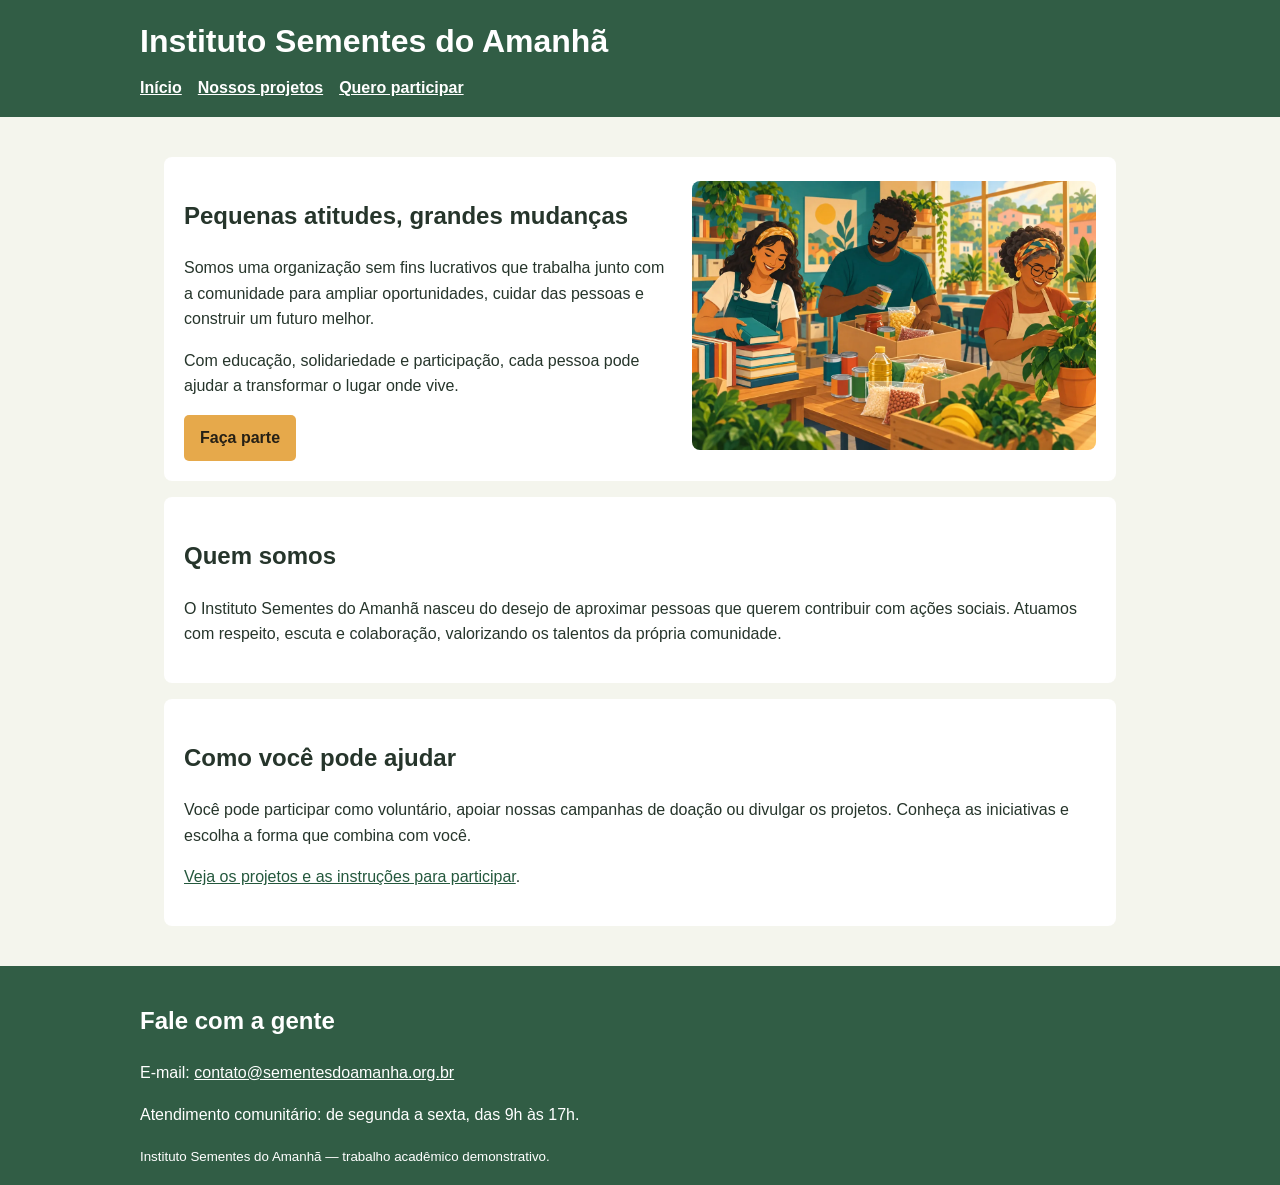
==== index.html @ 7fb8c105 "feat(ong): cria site institucional e cadastro" ====
<!DOCTYPE html>
<html lang="pt-BR">
<head>
  <meta charset="UTF-8">
  <meta name="viewport" content="width=device-width, initial-scale=1.0">
  <title>Instituto Sementes do Amanhã</title>
  <style>
    :root { --verde: #315d45; --claro: #f4f5ed; --destaque: #e6a94b; }
    * { box-sizing: border-box; }
    body { margin: 0; font-family: Arial, sans-serif; line-height: 1.6; color: #26352b; background: var(--claro); }
    header, footer { background: var(--verde); color: white; padding: 1rem max(1rem, calc((100% - 1000px)/2)); }
    header h1 { margin: 0; }
    nav ul { display: flex; flex-wrap: wrap; gap: 1rem; list-style: none; padding: 0; margin: .5rem 0 0; }
    nav a { color: white; font-weight: bold; }
    main { max-width: 1000px; margin: auto; padding: 1.5rem; }
    section { background: white; padding: 1.25rem; margin: 1rem 0; border-radius: 8px; }
    .hero { display: grid; grid-template-columns: 1.2fr 1fr; align-items: center; gap: 1.5rem; }
    .hero img { width: 100%; border-radius: 8px; }
    a { color: #24583d; }
    .botao { display: inline-block; padding: .65rem 1rem; background: var(--destaque); color: #262015; border-radius: 5px; font-weight: bold; text-decoration: none; }
    footer a { color: white; }
    @media (max-width: 650px) { .hero { grid-template-columns: 1fr; } }
  </style>
</head>
<body>
  <header>
    <h1>Instituto Sementes do Amanhã</h1>
    <nav aria-label="Menu principal">
      <ul>
        <li><a href="index.html" aria-current="page">Início</a></li>
        <li><a href="projetos.html">Nossos projetos</a></li>
        <li><a href="cadastro.html">Quero participar</a></li>
      </ul>
    </nav>
  </header>
  <main>
    <section class="hero" aria-labelledby="boas-vindas">
      <div>
        <h2 id="boas-vindas">Pequenas atitudes, grandes mudanças</h2>
        <p>Somos uma organização sem fins lucrativos que trabalha junto com a comunidade para ampliar oportunidades, cuidar das pessoas e construir um futuro melhor.</p>
        <p>Com educação, solidariedade e participação, cada pessoa pode ajudar a transformar o lugar onde vive.</p>
        <a class="botao" href="cadastro.html">Faça parte</a>
      </div>
      <picture>
        <source srcset="assets/images/sementes-comunidade.webp" type="image/webp">
        <source srcset="assets/images/sementes-comunidade.png" type="image/png">
        <img src="assets/images/sementes-comunidade.jpg" alt="Três voluntários organizam doações de livros e alimentos e cuidam de plantas em um centro comunitário">
      </picture>
    </section>
    <section aria-labelledby="quem-somos">
      <h2 id="quem-somos">Quem somos</h2>
      <p>O Instituto Sementes do Amanhã nasceu do desejo de aproximar pessoas que querem contribuir com ações sociais. Atuamos com respeito, escuta e colaboração, valorizando os talentos da própria comunidade.</p>
    </section>
    <section aria-labelledby="como-ajudar">
      <h2 id="como-ajudar">Como você pode ajudar</h2>
      <p>Você pode participar como voluntário, apoiar nossas campanhas de doação ou divulgar os projetos. Conheça as iniciativas e escolha a forma que combina com você.</p>
      <p><a href="projetos.html">Veja os projetos e as instruções para participar</a>.</p>
    </section>
  </main>
  <footer>
    <h2>Fale com a gente</h2>
    <p>E-mail: <a href="mailto:contato@sementesdoamanha.org.br">contato@sementesdoamanha.org.br</a></p>
    <p>Atendimento comunitário: de segunda a sexta, das 9h às 17h.</p>
    <small>Instituto Sementes do Amanhã — trabalho acadêmico demonstrativo.</small>
  </footer>
</body>
</html>
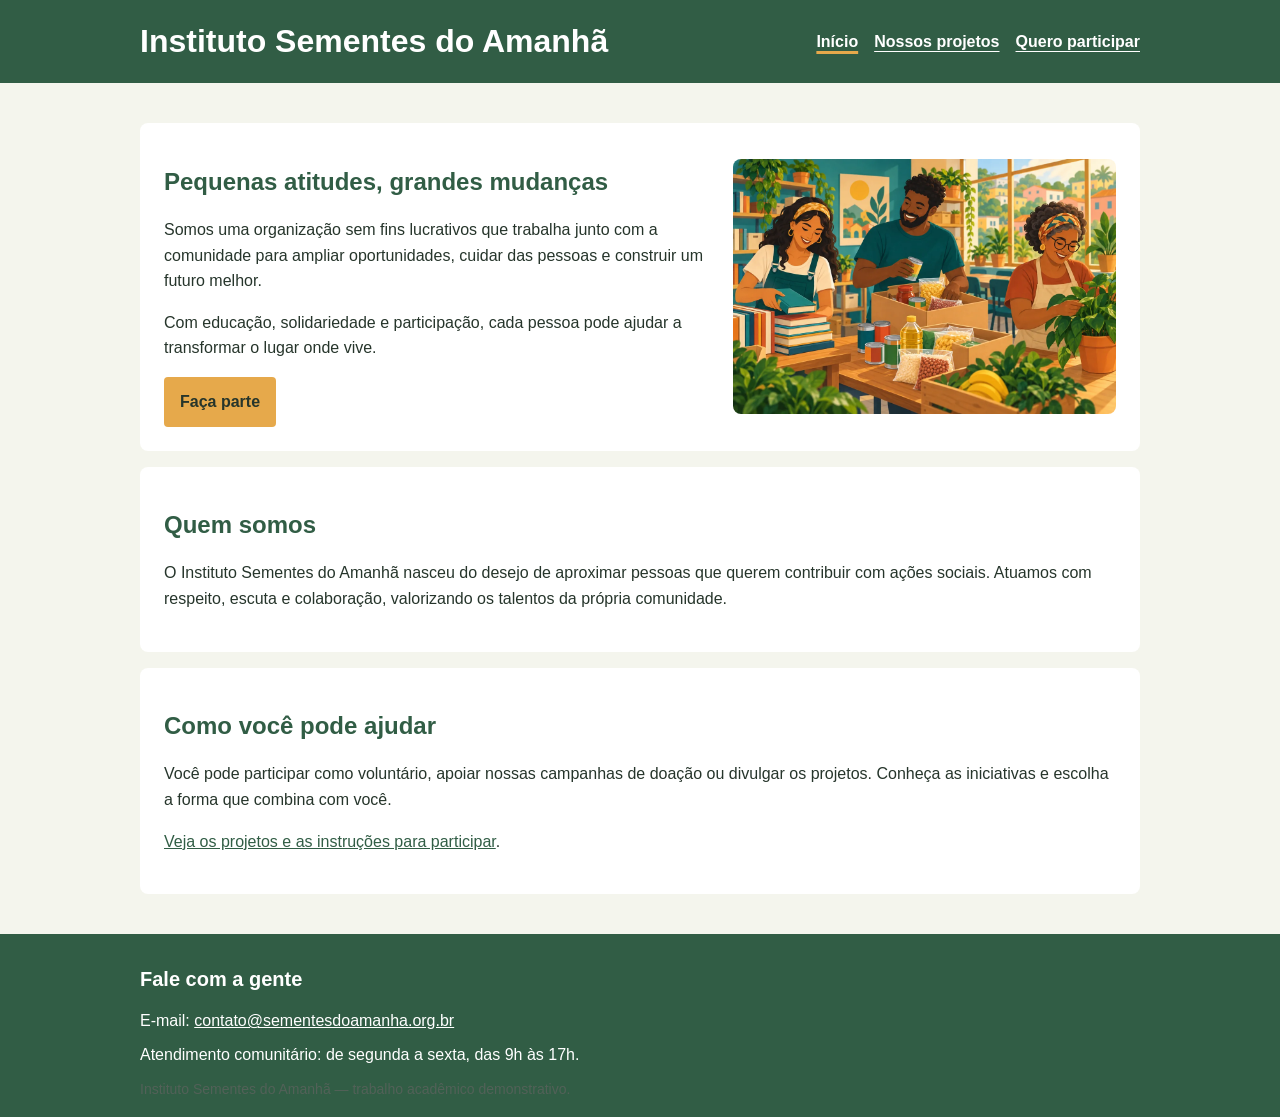
==== commit 1b32eed5: "feat(css): adiciona design system responsivo" ====
--- a/index.html
+++ b/index.html
@@ -4,23 +4,7 @@
   <meta charset="UTF-8">
   <meta name="viewport" content="width=device-width, initial-scale=1.0">
   <title>Instituto Sementes do Amanhã</title>
-  <style>
-    :root { --verde: #315d45; --claro: #f4f5ed; --destaque: #e6a94b; }
-    * { box-sizing: border-box; }
-    body { margin: 0; font-family: Arial, sans-serif; line-height: 1.6; color: #26352b; background: var(--claro); }
-    header, footer { background: var(--verde); color: white; padding: 1rem max(1rem, calc((100% - 1000px)/2)); }
-    header h1 { margin: 0; }
-    nav ul { display: flex; flex-wrap: wrap; gap: 1rem; list-style: none; padding: 0; margin: .5rem 0 0; }
-    nav a { color: white; font-weight: bold; }
-    main { max-width: 1000px; margin: auto; padding: 1.5rem; }
-    section { background: white; padding: 1.25rem; margin: 1rem 0; border-radius: 8px; }
-    .hero { display: grid; grid-template-columns: 1.2fr 1fr; align-items: center; gap: 1.5rem; }
-    .hero img { width: 100%; border-radius: 8px; }
-    a { color: #24583d; }
-    .botao { display: inline-block; padding: .65rem 1rem; background: var(--destaque); color: #262015; border-radius: 5px; font-weight: bold; text-decoration: none; }
-    footer a { color: white; }
-    @media (max-width: 650px) { .hero { grid-template-columns: 1fr; } }
-  </style>
+  <link rel="stylesheet" href="assets/css/estilos.css">
 </head>
 <body>
   <header>
--- a/assets/css/estilos.css
+++ b/assets/css/estilos.css
@@ -0,0 +1,287 @@
+/* Design system básico do Instituto Sementes do Amanhã */
+:root {
+  /* Cores principais */
+  --cor-verde-escuro: #315d45;
+  --cor-verde: #52785e;
+  --cor-verde-claro: #b9d39c;
+  --cor-verde-fundo: #e8f1df;
+  --cor-destaque: #e6a94b;
+
+  /* Cores neutras e de apoio */
+  --cor-fundo: #f4f5ed;
+  --cor-superficie: #ffffff;
+  --cor-texto: #26352b;
+  --cor-texto-suave: #526158;
+  --cor-borda: #bdc9bf;
+  --cor-foco: #8b5e12;
+
+  /* Tipografia: cinco tamanhos */
+  --fonte-pequena: 0.875rem;
+  --fonte-base: 1rem;
+  --fonte-media: 1.25rem;
+  --fonte-titulo: 1.5rem;
+  --fonte-destaque: 2rem;
+  --familia-fonte: Arial, sans-serif;
+
+  /* Espaçamentos modulares, em múltiplos de 4 px */
+  --espaco-1: 0.25rem;
+  --espaco-2: 0.5rem;
+  --espaco-3: 0.75rem;
+  --espaco-4: 1rem;
+  --espaco-6: 1.5rem;
+  --espaco-8: 2rem;
+  --espaco-12: 3rem;
+}
+
+* {
+  box-sizing: border-box;
+}
+
+body {
+  margin: 0;
+  background: var(--cor-fundo);
+  color: var(--cor-texto);
+  font-family: var(--familia-fonte);
+  font-size: var(--fonte-base);
+  line-height: 1.6;
+}
+
+header,
+footer {
+  padding: var(--espaco-4) max(var(--espaco-4), calc((100% - 1000px) / 2));
+  background: var(--cor-verde-escuro);
+  color: var(--cor-superficie);
+}
+
+header {
+  display: flex;
+  align-items: center;
+  justify-content: space-between;
+  gap: var(--espaco-4);
+}
+
+header h1 {
+  margin: 0;
+  font-size: var(--fonte-destaque);
+}
+
+nav ul {
+  display: flex;
+  flex-wrap: wrap;
+  gap: var(--espaco-4);
+  margin: 0;
+  padding: 0;
+  list-style: none;
+}
+
+nav a,
+footer a {
+  color: var(--cor-superficie);
+}
+
+nav a {
+  font-weight: bold;
+  text-underline-offset: var(--espaco-1);
+}
+
+nav a[aria-current="page"] {
+  text-decoration-thickness: 3px;
+  text-decoration-color: var(--cor-destaque);
+}
+
+main {
+  width: min(100% - var(--espaco-8), 1000px);
+  margin: 0 auto;
+  padding: var(--espaco-6) 0;
+}
+
+section,
+form {
+  margin: var(--espaco-4) 0;
+  padding: var(--espaco-6);
+  border-radius: var(--espaco-2);
+  background: var(--cor-superficie);
+}
+
+h2 {
+  color: var(--cor-verde-escuro);
+  font-size: var(--fonte-titulo);
+  line-height: 1.25;
+}
+
+.hero {
+  display: grid;
+  grid-template-columns: repeat(12, minmax(0, 1fr));
+  align-items: center;
+  gap: var(--espaco-6);
+}
+
+.hero h2 {
+  font-size: var(--fonte-titulo);
+}
+
+.hero > div {
+  grid-column: span 7;
+}
+
+.hero > picture {
+  grid-column: span 5;
+}
+
+.hero img {
+  display: block;
+  width: 100%;
+  border-radius: var(--espaco-2);
+}
+
+a {
+  color: var(--cor-verde-escuro);
+}
+
+a:hover {
+  color: var(--cor-verde);
+}
+
+.botao,
+button {
+  display: inline-block;
+  padding: var(--espaco-3) var(--espaco-4);
+  border: 0;
+  border-radius: var(--espaco-1);
+  background: var(--cor-destaque);
+  color: var(--cor-texto);
+  font: inherit;
+  font-weight: bold;
+  text-decoration: none;
+  cursor: pointer;
+}
+
+.botao:hover,
+button:hover {
+  background: var(--cor-verde-claro);
+  color: var(--cor-texto);
+}
+
+.passos {
+  padding: var(--espaco-3) var(--espaco-6);
+  background: var(--cor-fundo);
+}
+
+form {
+  border: 1px solid var(--cor-borda);
+}
+
+fieldset {
+  margin: var(--espaco-4) 0;
+  padding: var(--espaco-4);
+  border: 1px solid var(--cor-borda);
+  border-radius: var(--espaco-2);
+}
+
+legend {
+  padding: 0 var(--espaco-2);
+  color: var(--cor-verde-escuro);
+  font-weight: bold;
+}
+
+.grade {
+  display: grid;
+  grid-template-columns: repeat(2, minmax(0, 1fr));
+  gap: var(--espaco-3) var(--espaco-4);
+}
+
+.campo {
+  display: flex;
+  flex-direction: column;
+  gap: var(--espaco-1);
+}
+
+.campo-completo {
+  grid-column: 1 / -1;
+}
+
+input,
+select,
+textarea {
+  width: 100%;
+  padding: var(--espaco-2);
+  border: 1px solid var(--cor-texto-suave);
+  border-radius: var(--espaco-1);
+  background: var(--cor-superficie);
+  color: var(--cor-texto);
+  font: inherit;
+}
+
+input[type="radio"] {
+  width: auto;
+}
+
+input:focus-visible,
+select:focus-visible,
+textarea:focus-visible,
+button:focus-visible,
+a:focus-visible {
+  outline: 3px solid var(--cor-foco);
+  outline-offset: 2px;
+}
+
+.opcao {
+  display: inline-flex;
+  align-items: center;
+  gap: var(--espaco-2);
+  margin: var(--espaco-2) var(--espaco-4) var(--espaco-1) 0;
+}
+
+.ajuda,
+small {
+  color: var(--cor-texto-suave);
+  font-size: var(--fonte-pequena);
+}
+
+footer h2 {
+  color: var(--cor-superficie);
+  font-size: var(--fonte-media);
+}
+
+footer p {
+  margin: var(--espaco-2) 0;
+}
+
+@media (max-width: 700px) {
+  header {
+    align-items: flex-start;
+    flex-direction: column;
+  }
+
+  header h1 {
+    font-size: var(--fonte-titulo);
+  }
+
+  .hero {
+    grid-template-columns: 1fr;
+  }
+
+  .hero > div,
+  .hero > picture {
+    grid-column: 1 / -1;
+  }
+}
+
+@media (max-width: 520px) {
+  main {
+    width: min(100% - var(--espaco-4), 1000px);
+  }
+
+  section,
+  form {
+    padding: var(--espaco-4);
+  }
+
+  .grade {
+    grid-template-columns: 1fr;
+  }
+
+  .campo-completo {
+    grid-column: auto;
+  }
+}
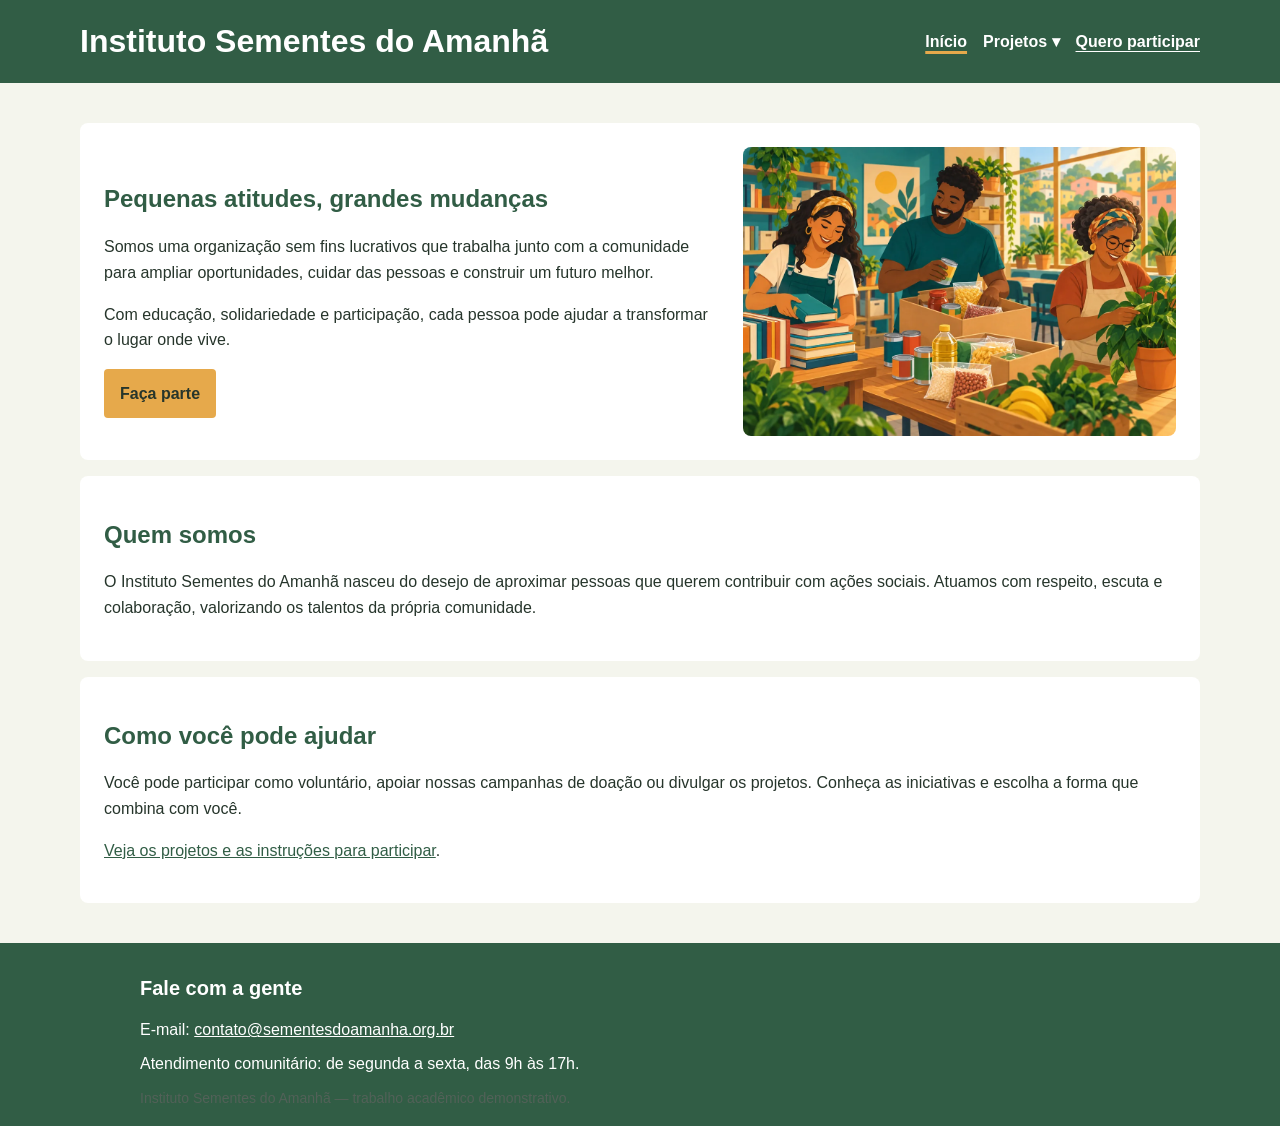
==== commit 1e905f23: "feat(nav): adiciona menu móvel e submenu acessível" ====
--- a/index.html
+++ b/index.html
@@ -10,9 +10,23 @@
   <header>
     <h1>Instituto Sementes do Amanhã</h1>
     <nav aria-label="Menu principal">
-      <ul>
+      <button class="menu-toggle" type="button" aria-expanded="false" aria-controls="menu-principal">
+        <span class="icone-menu" aria-hidden="true">☰</span>
+        <span>Menu</span>
+      </button>
+      <ul id="menu-principal" class="menu-principal">
         <li><a href="index.html" aria-current="page">Início</a></li>
-        <li><a href="projetos.html">Nossos projetos</a></li>
+        <li class="menu-dropdown">
+          <details>
+            <summary>Projetos</summary>
+            <ul class="submenu">
+              <li><a href="projetos.html">Todos os projetos</a></li>
+              <li><a href="projetos.html#projeto-social">Projetos sociais</a></li>
+              <li><a href="projetos.html#voluntariado">Voluntariado</a></li>
+              <li><a href="projetos.html#doacoes">Doações</a></li>
+            </ul>
+          </details>
+        </li>
         <li><a href="cadastro.html">Quero participar</a></li>
       </ul>
     </nav>
@@ -47,5 +61,6 @@
     <p>Atendimento comunitário: de segunda a sexta, das 9h às 17h.</p>
     <small>Instituto Sementes do Amanhã — trabalho acadêmico demonstrativo.</small>
   </footer>
+  <script src="assets/js/menu.js" defer></script>
 </body>
 </html>
--- a/assets/css/estilos.css
+++ b/assets/css/estilos.css
@@ -74,6 +74,68 @@
   list-style: none;
 }
 
+.menu-toggle {
+  display: none;
+}
+
+.menu-principal {
+  align-items: center;
+}
+
+.menu-dropdown {
+  position: relative;
+}
+
+.menu-dropdown summary {
+  color: var(--cor-superficie);
+  font-weight: bold;
+  cursor: pointer;
+  list-style: none;
+}
+
+.menu-dropdown summary::-webkit-details-marker {
+  display: none;
+}
+
+.menu-dropdown summary::after {
+  content: " ▾";
+}
+
+.submenu {
+  position: absolute;
+  z-index: 5;
+  top: 100%;
+  left: 0;
+  min-width: 220px;
+  flex-direction: column;
+  align-items: stretch;
+  gap: 0;
+  padding: var(--espaco-2);
+  border: 1px solid var(--cor-borda);
+  border-radius: var(--espaco-1);
+  background: var(--cor-superficie);
+}
+
+.menu-dropdown details:not([open]) > .submenu {
+  display: none;
+}
+
+.menu-dropdown details[open] > .submenu {
+  display: flex;
+}
+
+.submenu a {
+  display: block;
+  padding: var(--espaco-2);
+  color: var(--cor-texto);
+  text-decoration: none;
+}
+
+.submenu a:hover {
+  background: var(--cor-fundo);
+  color: var(--cor-verde-escuro);
+}
+
 nav a,
 footer a {
   color: var(--cor-superficie);
@@ -140,6 +202,11 @@
 
 a:hover {
   color: var(--cor-verde);
+}
+
+.menu-dropdown summary:hover {
+  text-decoration: underline;
+  text-decoration-color: var(--cor-destaque);
 }
 
 .botao,
@@ -220,7 +287,8 @@
 select:focus-visible,
 textarea:focus-visible,
 button:focus-visible,
-a:focus-visible {
+a:focus-visible,
+summary:focus-visible {
   outline: 3px solid var(--cor-foco);
   outline-offset: 2px;
 }
@@ -247,6 +315,35 @@
   margin: var(--espaco-2) 0;
 }
 
+@media (min-width: 1200px) {
+  header {
+    padding-right: max(var(--espaco-8), calc((100% - 1120px) / 2));
+    padding-left: max(var(--espaco-8), calc((100% - 1120px) / 2));
+  }
+
+  main {
+    width: calc(100% - var(--espaco-12));
+    max-width: 1120px;
+  }
+}
+
+@media (max-width: 1024px) {
+  header {
+    gap: var(--espaco-3);
+  }
+
+  header h1 {
+    font-size: var(--fonte-titulo);
+  }
+
+  nav ul {
+    gap: var(--espaco-3);
+  }
+
+  .hero {
+    gap: var(--espaco-4);
+  }
+}
 @media (max-width: 700px) {
   header {
     align-items: flex-start;
@@ -257,6 +354,50 @@
     font-size: var(--fonte-titulo);
   }
 
+  nav {
+    width: 100%;
+  }
+
+  .menu-toggle {
+    display: inline-flex;
+    align-items: center;
+    gap: var(--espaco-2);
+  }
+
+  .menu-principal {
+    width: 100%;
+    flex-direction: column;
+    align-items: stretch;
+    gap: var(--espaco-2);
+    overflow: hidden;
+    transition: max-height 0.25s ease, opacity 0.2s ease;
+  }
+
+  html.js .menu-principal {
+    max-height: 0;
+    visibility: hidden;
+    opacity: 0;
+  }
+
+  html.js .menu-principal.is-open {
+    max-height: 30rem;
+    padding-top: var(--espaco-3);
+    visibility: visible;
+    opacity: 1;
+  }
+
+  .menu-dropdown,
+  .menu-dropdown details {
+    width: 100%;
+  }
+
+  .submenu {
+    position: static;
+    width: 100%;
+    min-width: 0;
+    margin-top: var(--espaco-2);
+  }
+
   .hero {
     grid-template-columns: 1fr;
   }
@@ -284,4 +425,29 @@
   .campo-completo {
     grid-column: auto;
   }
-}+}
+@media (max-width: 380px) {
+  header,
+  footer {
+    padding-right: var(--espaco-3);
+    padding-left: var(--espaco-3);
+  }
+
+  nav ul {
+    gap: var(--espaco-2);
+  }
+
+  nav a {
+    font-size: var(--fonte-pequena);
+  }
+
+  .botao,
+  button {
+    width: 100%;
+    text-align: center;
+  }
+
+  .menu-toggle {
+    width: auto;
+  }
+}
